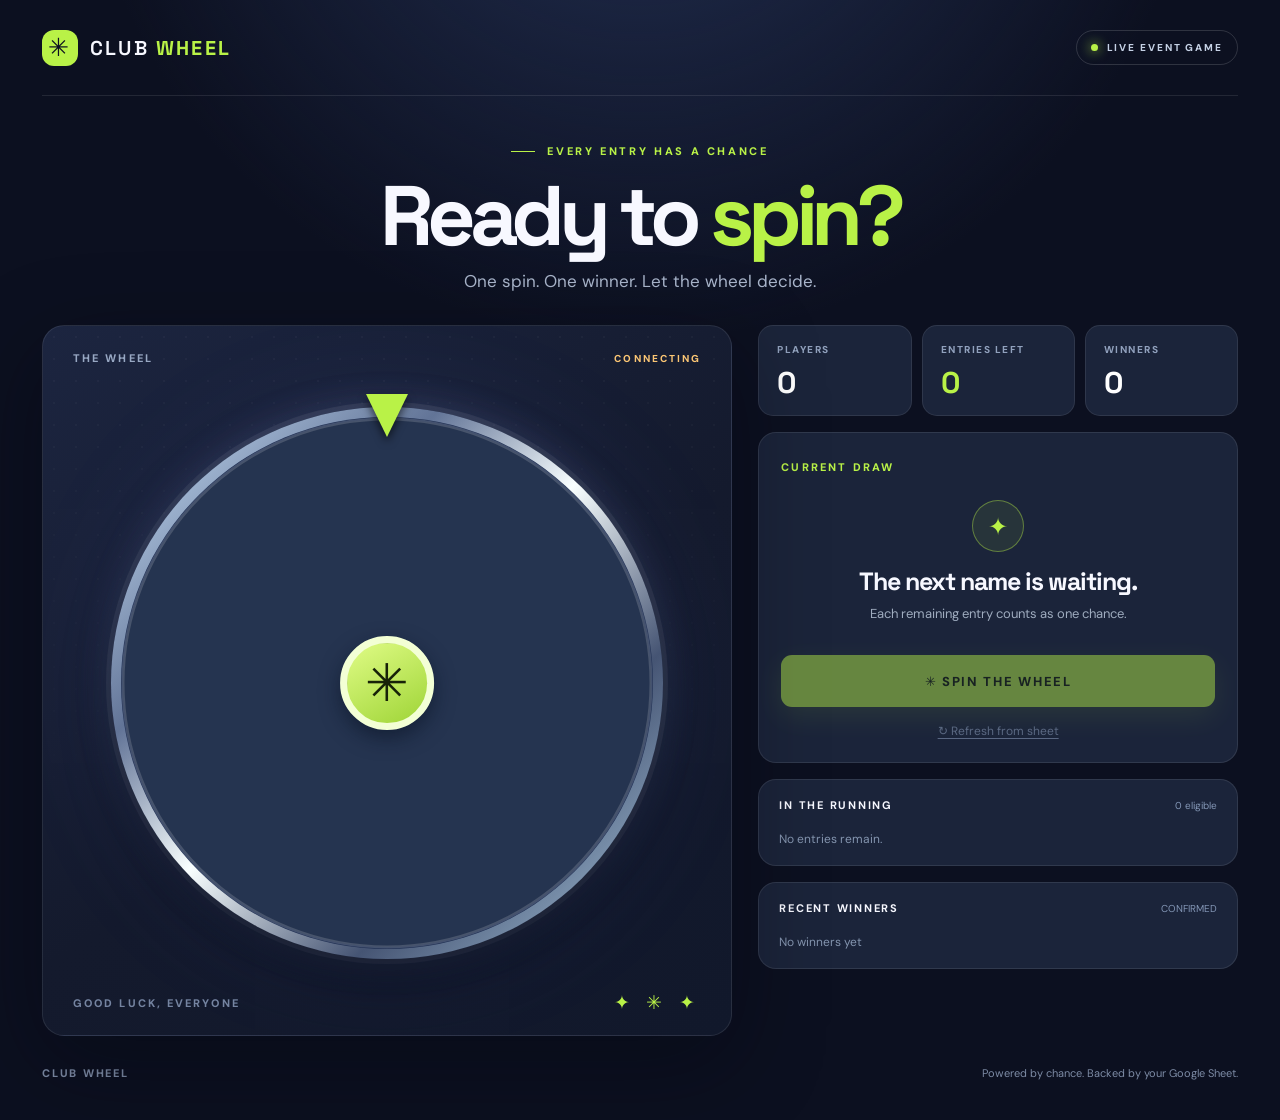
==== index.html @ bbc33fd5 "Refresh cached site assets for deployed bridge" ====
<!doctype html>
<html lang="en">
<head>
  <meta charset="utf-8">
  <meta name="viewport" content="width=device-width, initial-scale=1">
  <meta name="theme-color" content="#0c1020">
  <title>Club Wheel — Spin to Win</title>
  <link rel="stylesheet" href="./styles.css">
  <script src="./config.js?v=3"></script>
  <script type="module" src="./app.mjs?v=3"></script>
</head>
<body>
  <div class="page-shell">
    <header class="topbar">
      <div class="brand"><span class="brand-mark" aria-hidden="true">✳</span><span>CLUB <strong>WHEEL</strong></span></div>
      <span class="event-pill"><span class="live-dot"></span> LIVE EVENT GAME</span>
    </header>

    <main>
      <section class="hero" aria-labelledby="page-title">
        <div class="eyebrow"><span class="eyebrow-line"></span> EVERY ENTRY HAS A CHANCE</div>
        <h1 id="page-title">Ready to <em>spin?</em></h1>
        <p>One spin. One winner. Let the wheel decide.</p>
      </section>

      <div id="setupNotice" class="notice hidden" role="alert">
        <strong>Connect the game to Google Sheets</strong>
        <span>Add your deployed Apps Script URL to <code>config.js</code>, then reload this page.</span>
      </div>
      <div id="message" class="message hidden" role="status" aria-live="polite"></div>

      <div class="game-layout">
        <section class="wheel-panel" aria-label="Prize wheel">
          <div class="panel-topline"><span>THE WHEEL</span><span id="connectionStatus" class="connection-status">CONNECTING</span></div>
          <div class="wheel-stage">
            <div class="wheel-glow"></div>
            <div class="wheel-outer">
              <canvas id="wheelCanvas" width="720" height="720" aria-label="Weighted wheel of participants"></canvas>
              <div class="wheel-hub" aria-hidden="true"><span>✳</span></div>
            </div>
            <div class="wheel-pointer" aria-hidden="true"></div>
          </div>
          <div class="wheel-footer"><span>GOOD LUCK, EVERYONE</span><span class="sparkles" aria-hidden="true">✦ ✳ ✦</span></div>
        </section>

        <aside class="control-panel" aria-label="Game controls">
          <div class="stats-row">
            <div class="stat"><span class="stat-label">PLAYERS</span><strong id="playerCount">—</strong></div>
            <div class="stat"><span class="stat-label">ENTRIES LEFT</span><strong id="entryCount">—</strong></div>
            <div class="stat"><span class="stat-label">WINNERS</span><strong id="winnerCount">—</strong></div>
          </div>

          <div class="draw-card">
            <span class="card-kicker">CURRENT DRAW</span>
            <div id="drawIdle" class="draw-idle">
              <div class="idle-icon" aria-hidden="true">✦</div>
              <h2>The next name is waiting.</h2>
              <p>Each remaining entry counts as one chance.</p>
            </div>
            <div id="drawResult" class="draw-result hidden" aria-live="polite">
              <span class="result-label">THE WHEEL CHOSE</span>
              <h2 id="winnerName"></h2>
              <span id="winnerId" class="winner-id"></span>
              <p>Confirm to use one entry and add this person to Winners.</p>
            </div>
            <button id="spinButton" class="button button-primary" type="button" disabled><span aria-hidden="true">✳</span> SPIN THE WHEEL</button>
            <div id="decisionButtons" class="decision-buttons hidden">
              <button id="confirmButton" class="button button-confirm" type="button">CONFIRM WINNER</button>
              <button id="voidButton" class="button button-void" type="button">VOID DRAW</button>
            </div>
            <button id="refreshButton" class="refresh-button" type="button" disabled>↻ Refresh from sheet</button>
          </div>

          <div class="list-card">
            <div class="list-heading"><h2>IN THE RUNNING</h2><span id="eligibleCount">0 eligible</span></div>
            <div id="participantList" class="participant-list"><p class="empty-list">Loading participants…</p></div>
          </div>
          <div class="list-card winners-card">
            <div class="list-heading"><h2>RECENT WINNERS</h2><span>CONFIRMED</span></div>
            <ol id="winnersList" class="winners-list"><li class="empty-list">No winners yet</li></ol>
          </div>
        </aside>
      </div>
    </main>
    <footer class="site-footer"><span>CLUB WHEEL</span><span>Powered by chance. Backed by your Google Sheet.</span></footer>
  </div>

  <dialog id="voidDialog" class="void-dialog" aria-labelledby="voidTitle">
    <form id="voidForm" method="dialog">
      <span class="card-kicker">VOID DRAW</span>
      <h2 id="voidTitle">Discard this result?</h2>
      <p>The entry count will stay the same. Enter a reason to continue; it will not be saved.</p>
      <label for="voidReason">Reason</label>
      <textarea id="voidReason" minlength="3" maxlength="200" required placeholder="Why is this draw being voided?"></textarea>
      <div class="dialog-actions"><button id="cancelVoid" class="button button-void" type="button">KEEP RESULT</button><button class="button button-confirm" type="submit">VOID RESULT</button></div>
    </form>
  </dialog>
</body>
</html>
---- styles.css ----
@import url('https://fonts.googleapis.com/css2?family=DM+Sans:wght@400;500;600;700;800&family=Space+Grotesk:wght@400;500;600;700&display=swap');

:root{font-family:'DM Sans',sans-serif;color:#f7f8ff;background:#0c1020;font-synthesis:none}
*{box-sizing:border-box}
body{margin:0;min-width:320px;background:radial-gradient(circle at 50% -20%,#233053 0,transparent 38%),#0c1020}
button,textarea{font:inherit}
button{cursor:pointer}
button:disabled{cursor:not-allowed;opacity:.48}
.hidden{display:none!important}
.page-shell{max-width:1512px;margin:0 auto;padding:0 42px}
.topbar{height:96px;display:flex;align-items:center;justify-content:space-between;border-bottom:1px solid #ffffff18}
.brand{display:flex;align-items:center;gap:12px;font-family:'Space Grotesk',sans-serif;font-size:20px;letter-spacing:.11em;font-weight:600}
.brand strong{color:#b9f247;font-weight:700}
.brand-mark{width:36px;height:36px;border-radius:12px;background:#b9f247;color:#0c1020;display:grid;place-items:center;font-size:25px;line-height:1}
.event-pill{border:1px solid #ffffff25;border-radius:100px;padding:10px 14px;font-size:10px;font-weight:800;letter-spacing:.19em;color:#c5d1e5;display:flex;align-items:center;gap:9px}
.live-dot{width:7px;height:7px;border-radius:100%;background:#b9f247;box-shadow:0 0 12px #b9f247}
.hero{text-align:center;padding:48px 0 33px}
.eyebrow{display:flex;align-items:center;justify-content:center;gap:12px;color:#b9f247;font-weight:800;letter-spacing:.24em;font-size:11px}
.eyebrow-line{width:24px;height:1px;background:#b9f247}
.hero h1{font-family:'Space Grotesk',sans-serif;font-size:clamp(46px,6.6vw,88px);letter-spacing:-.075em;line-height:1;margin:16px 0 12px;font-weight:700}
.hero h1 em{font-style:normal;color:#b9f247}
.hero p{margin:0;color:#a9b5cb;font-size:17px}
.notice,.message{margin:0 0 20px;padding:15px 20px;border-radius:12px;display:flex;gap:10px;align-items:center;background:#262b40;border:1px solid #ffffff20;color:#e6edfa}
.notice{flex-wrap:wrap;border-color:#eabd5b70}.notice strong{color:#ffd787}.notice code{color:#b9f247}
.message.error{border-color:#f1707b77;color:#ffc4ca}.message.success{border-color:#b9f24777;color:#d6ffa0}
.game-layout{display:grid;grid-template-columns:minmax(0,1.18fr) minmax(360px,.82fr);gap:26px;align-items:start}
.wheel-panel,.control-panel{min-width:0}
.wheel-panel{position:relative;min-height:675px;border:1px solid #ffffff17;border-radius:22px;background:linear-gradient(145deg,#1c2540 0%,#141a2d 54%,#11182b 100%);box-shadow:0 26px 90px #02050d60;overflow:hidden;padding:25px 30px 20px}
.wheel-panel:before{content:'';position:absolute;inset:0;background-image:radial-gradient(#ffffff10 1px,transparent 1px);background-size:22px 22px;mask-image:linear-gradient(to bottom,#0008,transparent 80%);pointer-events:none}
.panel-topline,.wheel-footer{position:relative;z-index:1;display:flex;justify-content:space-between;align-items:center;font-size:11px;font-weight:800;letter-spacing:.19em;color:#98a8c3}
.connection-status{font-size:10px;color:#fbc674}.connection-status.online{color:#b9f247}
.wheel-stage{position:relative;display:grid;place-items:center;margin:30px auto 20px;width:min(100%,575px);aspect-ratio:1}
.wheel-glow{position:absolute;inset:8%;border-radius:50%;background:#778aff;filter:blur(70px);opacity:.2}
.wheel-outer{position:relative;width:96%;aspect-ratio:1;border-radius:50%;padding:10px;background:linear-gradient(135deg,#d1e9ff,#627497 30%,#f9ffff 49%,#455473 72%,#b1d0e6);box-shadow:0 18px 45px #030814a6,0 0 0 5px #ffffff13,0 0 35px #8da7e644}
#wheelCanvas{display:block;width:100%;height:100%;border-radius:50%;background:#223255}
.wheel-hub{position:absolute;top:50%;left:50%;transform:translate(-50%,-50%);width:17%;aspect-ratio:1;border-radius:50%;background:linear-gradient(150deg,#e0fc86,#9ed436);border:7px solid #f3ffd5;box-shadow:0 8px 20px #0710218a;display:grid;place-items:center;color:#172208;font-size:clamp(30px,5vw,52px)}
.wheel-pointer{position:absolute;z-index:3;top:-1px;left:50%;transform:translateX(-50%);width:0;height:0;border-left:21px solid transparent;border-right:21px solid transparent;border-top:43px solid #b9f247;filter:drop-shadow(0 5px 4px #0009)}
.wheel-footer{color:#7584a1}.sparkles{color:#b9f247;font-size:19px;letter-spacing:.33em}
.control-panel{display:flex;flex-direction:column;gap:16px}
.stats-row{display:grid;grid-template-columns:repeat(3,1fr);gap:10px}
.stat{background:#1b243a;border:1px solid #ffffff16;border-radius:15px;padding:17px 18px;min-height:91px;display:flex;flex-direction:column;justify-content:space-between}
.stat-label{font-size:10px;letter-spacing:.15em;font-weight:800;color:#91a1bd}
.stat strong{font-family:'Space Grotesk',sans-serif;font-size:30px;line-height:1;color:#fff}
.stat:nth-child(2) strong{color:#b9f247}
.draw-card,.list-card{background:#1b243a;border:1px solid #ffffff18;border-radius:18px;padding:22px}
.card-kicker{font-size:11px;letter-spacing:.2em;font-weight:800;color:#b9f247}
.draw-idle,.draw-result{text-align:center;padding:24px 6px 21px;min-height:179px}
.idle-icon{width:52px;height:52px;margin:0 auto 13px;display:grid;place-items:center;border-radius:50%;border:1px solid #b9f24766;color:#b9f247;font-size:24px;background:#b9f24714}
.draw-idle h2,.draw-result h2{font-family:'Space Grotesk',sans-serif;margin:0 0 7px;font-size:25px;letter-spacing:-.04em}
.draw-idle p,.draw-result p{margin:0;color:#9facbf;font-size:13px;line-height:1.5}
.draw-result{padding-top:22px}.result-label{display:block;color:#b9f247;font-size:10px;font-weight:800;letter-spacing:.2em;margin-bottom:7px}.draw-result h2{font-size:clamp(28px,3vw,42px);color:#fff;overflow-wrap:anywhere}.winner-id{display:block;color:#a9b5cb;font-size:11px;margin-bottom:10px}
.button{border:0;border-radius:11px;min-height:52px;font-size:12px;letter-spacing:.13em;font-weight:800;transition:transform .15s,filter .15s}.button:not(:disabled):hover{transform:translateY(-2px);filter:brightness(1.08)}
.button:focus-visible,.refresh-button:focus-visible{outline:3px solid #fff;outline-offset:3px}
.button-primary{width:100%;background:#b9f247;color:#15200a;box-shadow:0 9px 28px #b9f24730;font-size:13px}.button-primary span{font-size:18px;margin-right:8px;vertical-align:-2px}
.decision-buttons{display:grid;grid-template-columns:1.3fr .7fr;gap:9px}.button-confirm{background:#b9f247;color:#17220c}.button-void{background:#33405a;color:#f1f5ff;border:1px solid #ffffff27}
.refresh-button{display:block;margin:15px auto 0;border:0;background:transparent;color:#9eb1d0;text-decoration:underline;text-underline-offset:3px;font-size:12px}.refresh-button:not(:disabled):hover{color:#fff}
.list-card{padding:18px 20px}.list-heading{display:flex;justify-content:space-between;align-items:center;gap:10px;margin-bottom:14px}.list-heading h2{font-size:11px;letter-spacing:.16em;margin:0}.list-heading span{font-size:10px;color:#8396b5}
.participant-list{max-height:172px;overflow:auto;padding-right:3px}.participant-row{display:grid;grid-template-columns:14px minmax(0,1fr) auto;align-items:center;gap:10px;padding:7px 2px;border-top:1px solid #ffffff10;font-size:12px}.participant-swatch{width:10px;height:10px;border-radius:3px}.participant-name{overflow:hidden;text-overflow:ellipsis;white-space:nowrap;color:#dce7f7}.participant-entries{color:#aab9d2;font-weight:700}.empty-list{color:#8495af;font-size:12px;margin:5px 0 0;list-style:none}
.winners-list{display:flex;flex-direction:column;gap:0;margin:0;padding:0;list-style:none;max-height:150px;overflow:auto}.winners-list li:not(.empty-list){padding:8px 2px;border-top:1px solid #ffffff10;display:flex;justify-content:space-between;font-size:12px;color:#e5edfc}.winners-list .winner-rank{color:#b9f247;font-weight:800}
.site-footer{display:flex;justify-content:space-between;gap:15px;padding:30px 0 36px;color:#7d8ba5;font-size:11px}.site-footer span:first-child{letter-spacing:.16em;font-weight:800}
.void-dialog{width:min(94vw,470px);background:#202a42;color:#f4f7ff;border:1px solid #ffffff30;border-radius:18px;padding:26px;box-shadow:0 35px 90px #000b}.void-dialog::backdrop{background:#050816c9}.void-dialog h2{font-family:'Space Grotesk',sans-serif;font-size:28px;margin:10px 0 6px}.void-dialog p{font-size:13px;color:#afbcd2;line-height:1.5;margin:0 0 18px}.void-dialog label{display:block;font-size:12px;font-weight:700;margin-bottom:8px}.void-dialog textarea{display:block;width:100%;min-height:92px;resize:vertical;background:#141d30;color:#fff;border:1px solid #ffffff32;border-radius:9px;padding:11px;outline:none}.void-dialog textarea:focus{border-color:#b9f247}.dialog-actions{display:flex;justify-content:flex-end;gap:9px;margin-top:18px}.dialog-actions .button{padding:0 17px}
@media(max-width:1050px){.page-shell{padding:0 24px}.game-layout{grid-template-columns:1fr}.wheel-panel{min-height:unset}.wheel-stage{width:min(100%,590px)}.control-panel{display:grid;grid-template-columns:1fr 1fr}.stats-row,.draw-card{grid-column:1/-1}}
@media(max-width:620px){.page-shell{padding:0 15px}.topbar{height:72px}.brand{font-size:15px}.brand-mark{width:30px;height:30px;font-size:20px}.event-pill{font-size:8px;padding:8px}.hero{padding:36px 0 27px}.hero p{font-size:14px}.wheel-panel{padding:17px 16px 18px}.wheel-stage{margin:27px auto 21px}.wheel-pointer{border-left-width:16px;border-right-width:16px;border-top-width:34px}.control-panel{display:flex}.stat{padding:12px;min-height:77px}.stat strong{font-size:25px}.stat-label{font-size:8px}.site-footer{font-size:9px;flex-wrap:wrap}.notice,.message{font-size:12px}}
@media(prefers-reduced-motion:reduce){.button{transition:none}}
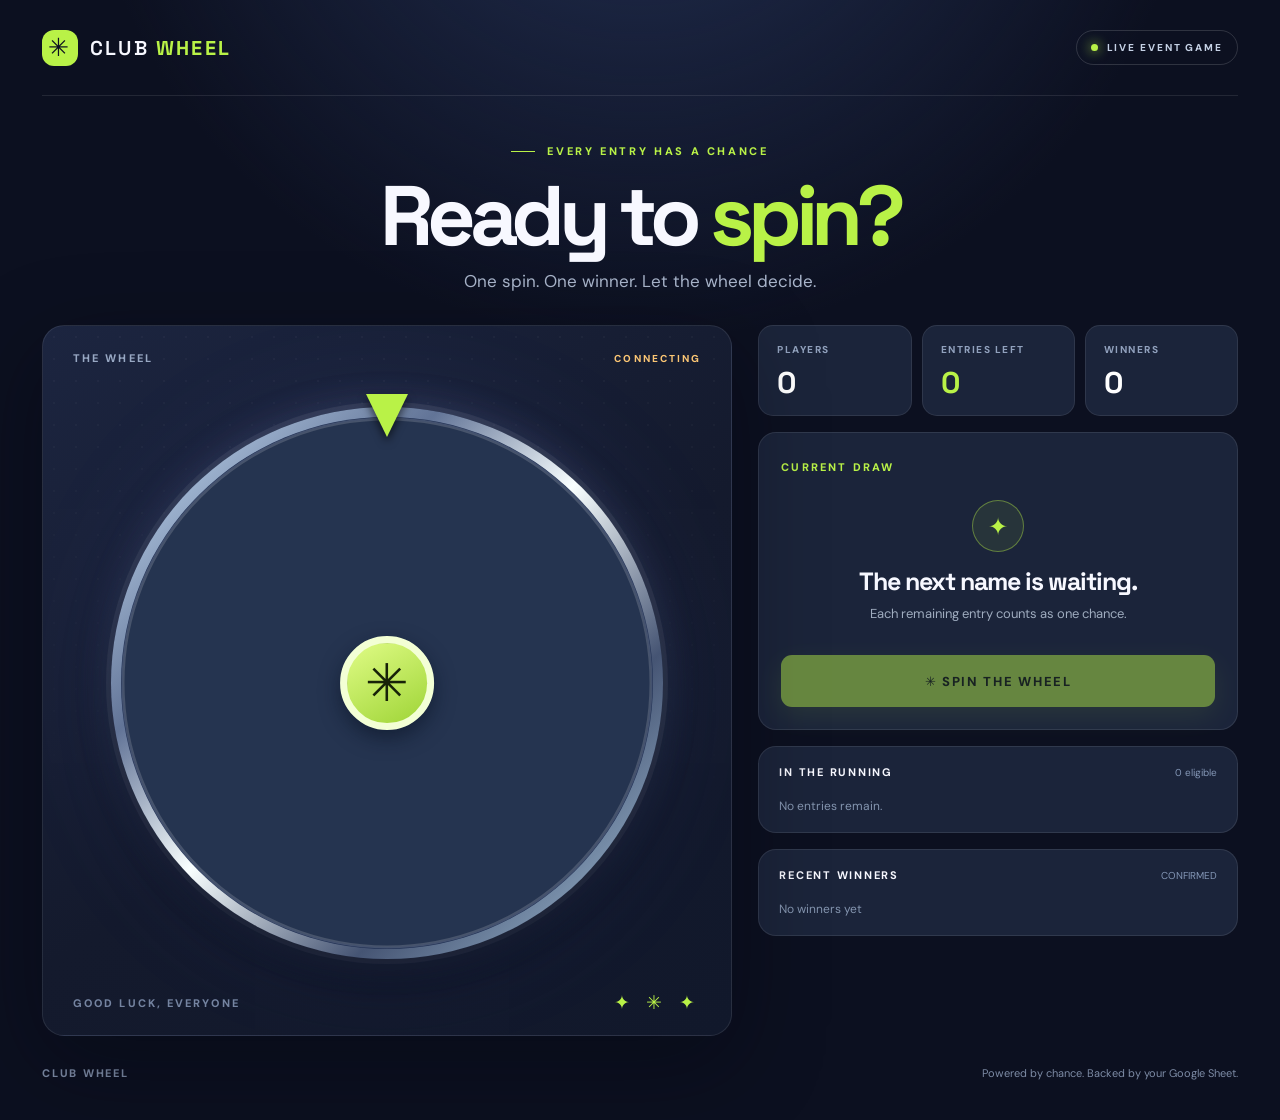
==== commit 847db2dd: "Update README and UI messages to clarify winner confirmation process and remove participant entries" ====
--- a/index.html
+++ b/index.html
@@ -7,7 +7,7 @@
   <title>Club Wheel — Spin to Win</title>
   <link rel="stylesheet" href="./styles.css">
   <script src="./config.js?v=3"></script>
-  <script type="module" src="./app.mjs?v=3"></script>
+  <script type="module" src="./app.mjs?v=4"></script>
 </head>
 <body>
   <div class="page-shell">
@@ -61,14 +61,13 @@
               <span class="result-label">THE WHEEL CHOSE</span>
               <h2 id="winnerName"></h2>
               <span id="winnerId" class="winner-id"></span>
-              <p>Confirm to use one entry and add this person to Winners.</p>
+              <p>Confirm to add this person to Winners and remove them from the wheel.</p>
             </div>
             <button id="spinButton" class="button button-primary" type="button" disabled><span aria-hidden="true">✳</span> SPIN THE WHEEL</button>
             <div id="decisionButtons" class="decision-buttons hidden">
               <button id="confirmButton" class="button button-confirm" type="button">CONFIRM WINNER</button>
               <button id="voidButton" class="button button-void" type="button">VOID DRAW</button>
             </div>
-            <button id="refreshButton" class="refresh-button" type="button" disabled>↻ Refresh from sheet</button>
           </div>
 
           <div class="list-card">
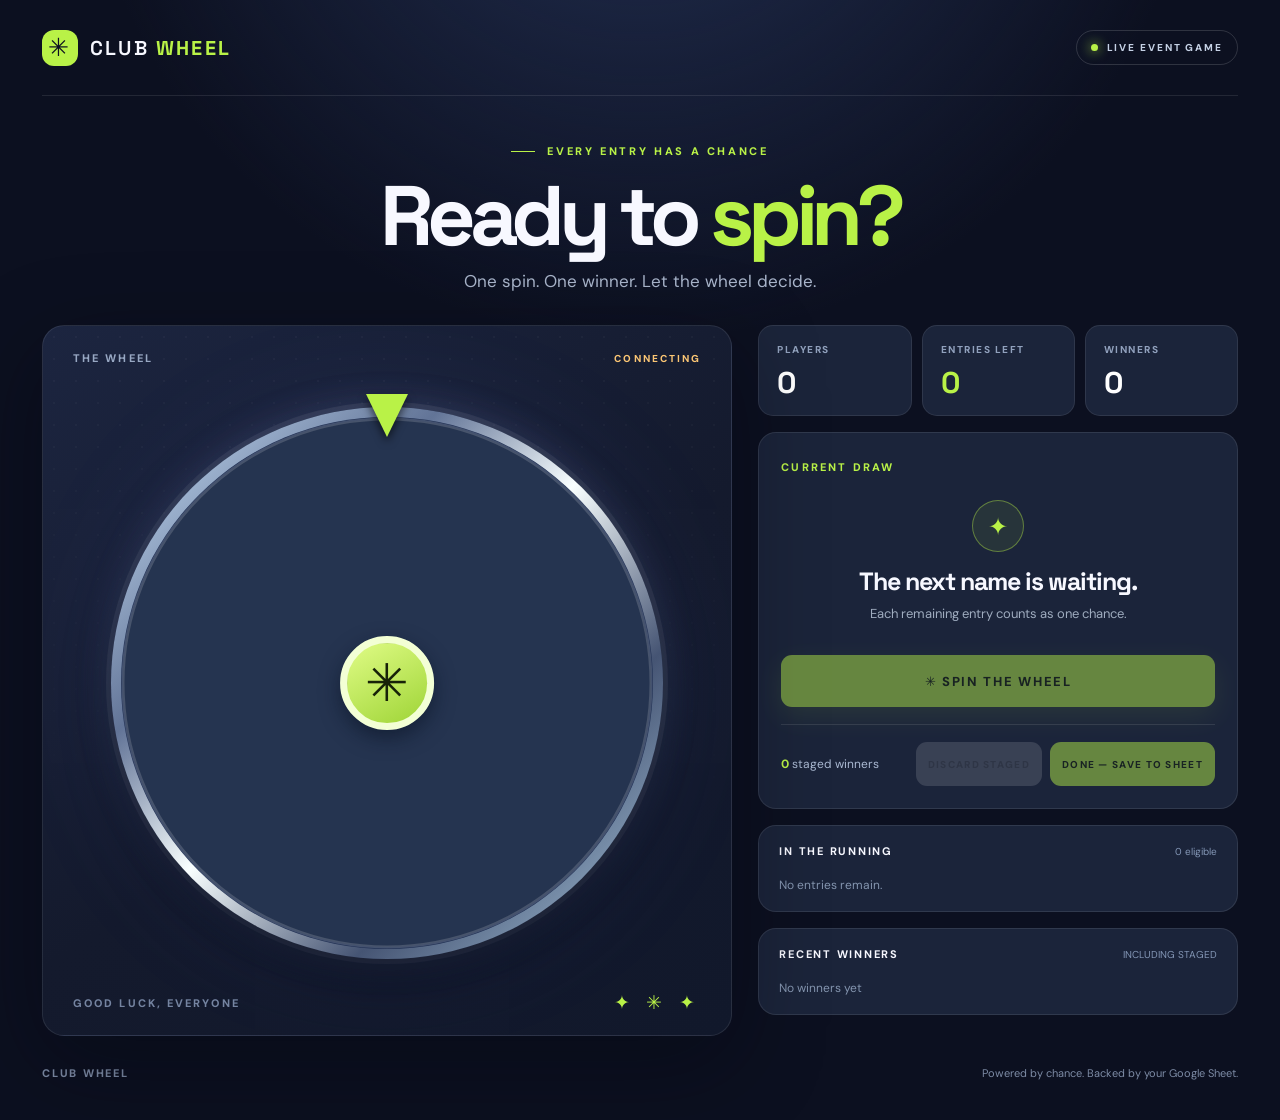
==== commit 5bcbf636: "feat: implement session management for winners and entries - Introduced session management to track " ====
--- a/index.html
+++ b/index.html
@@ -7,7 +7,7 @@
   <title>Club Wheel — Spin to Win</title>
   <link rel="stylesheet" href="./styles.css">
   <script src="./config.js?v=3"></script>
-  <script type="module" src="./app.mjs?v=4"></script>
+  <script type="module" src="./app.mjs?v=5"></script>
 </head>
 <body>
   <div class="page-shell">
@@ -61,13 +61,13 @@
               <span class="result-label">THE WHEEL CHOSE</span>
               <h2 id="winnerName"></h2>
               <span id="winnerId" class="winner-id"></span>
-              <p>Confirm to add this person to Winners and remove them from the wheel.</p>
+              <p>Confirm to add this winner to this browser. The sheet is updated when you press Done.</p>
             </div>
             <button id="spinButton" class="button button-primary" type="button" disabled><span aria-hidden="true">✳</span> SPIN THE WHEEL</button>
             <div id="decisionButtons" class="decision-buttons hidden">
-              <button id="confirmButton" class="button button-confirm" type="button">CONFIRM WINNER</button>
-              <button id="voidButton" class="button button-void" type="button">VOID DRAW</button>
+              <button id="confirmButton" class="button button-confirm" type="button">ADD WINNER</button>
             </div>
+            <div class="session-actions"><span><strong id="stagedCount">0</strong> staged winners</span><div class="session-action-buttons"><button id="discardButton" class="button button-void" type="button" disabled>DISCARD STAGED</button><button id="doneButton" class="button button-confirm" type="button" disabled>DONE — SAVE TO SHEET</button></div></div>
           </div>
 
           <div class="list-card">
@@ -75,7 +75,7 @@
             <div id="participantList" class="participant-list"><p class="empty-list">Loading participants…</p></div>
           </div>
           <div class="list-card winners-card">
-            <div class="list-heading"><h2>RECENT WINNERS</h2><span>CONFIRMED</span></div>
+            <div class="list-heading"><h2>RECENT WINNERS</h2><span>INCLUDING STAGED</span></div>
             <ol id="winnersList" class="winners-list"><li class="empty-list">No winners yet</li></ol>
           </div>
         </aside>
@@ -84,15 +84,5 @@
     <footer class="site-footer"><span>CLUB WHEEL</span><span>Powered by chance. Backed by your Google Sheet.</span></footer>
   </div>
 
-  <dialog id="voidDialog" class="void-dialog" aria-labelledby="voidTitle">
-    <form id="voidForm" method="dialog">
-      <span class="card-kicker">VOID DRAW</span>
-      <h2 id="voidTitle">Discard this result?</h2>
-      <p>The entry count will stay the same. Enter a reason to continue; it will not be saved.</p>
-      <label for="voidReason">Reason</label>
-      <textarea id="voidReason" minlength="3" maxlength="200" required placeholder="Why is this draw being voided?"></textarea>
-      <div class="dialog-actions"><button id="cancelVoid" class="button button-void" type="button">KEEP RESULT</button><button class="button button-confirm" type="submit">VOID RESULT</button></div>
-    </form>
-  </dialog>
 </body>
 </html>
--- a/styles.css
+++ b/styles.css
@@ -52,13 +52,13 @@
 .button{border:0;border-radius:11px;min-height:52px;font-size:12px;letter-spacing:.13em;font-weight:800;transition:transform .15s,filter .15s}.button:not(:disabled):hover{transform:translateY(-2px);filter:brightness(1.08)}
 .button:focus-visible,.refresh-button:focus-visible{outline:3px solid #fff;outline-offset:3px}
 .button-primary{width:100%;background:#b9f247;color:#15200a;box-shadow:0 9px 28px #b9f24730;font-size:13px}.button-primary span{font-size:18px;margin-right:8px;vertical-align:-2px}
-.decision-buttons{display:grid;grid-template-columns:1.3fr .7fr;gap:9px}.button-confirm{background:#b9f247;color:#17220c}.button-void{background:#33405a;color:#f1f5ff;border:1px solid #ffffff27}
+.decision-buttons{display:grid}.button-confirm{background:#b9f247;color:#17220c}
+.session-actions{display:flex;align-items:center;justify-content:space-between;gap:12px;border-top:1px solid #ffffff1a;margin-top:17px;padding-top:17px;color:#aab9d2;font-size:12px}.session-actions strong{color:#b9f247}.session-action-buttons{display:flex;gap:8px}.session-actions .button{padding:0 12px;min-height:44px;font-size:10px}
 .refresh-button{display:block;margin:15px auto 0;border:0;background:transparent;color:#9eb1d0;text-decoration:underline;text-underline-offset:3px;font-size:12px}.refresh-button:not(:disabled):hover{color:#fff}
 .list-card{padding:18px 20px}.list-heading{display:flex;justify-content:space-between;align-items:center;gap:10px;margin-bottom:14px}.list-heading h2{font-size:11px;letter-spacing:.16em;margin:0}.list-heading span{font-size:10px;color:#8396b5}
 .participant-list{max-height:172px;overflow:auto;padding-right:3px}.participant-row{display:grid;grid-template-columns:14px minmax(0,1fr) auto;align-items:center;gap:10px;padding:7px 2px;border-top:1px solid #ffffff10;font-size:12px}.participant-swatch{width:10px;height:10px;border-radius:3px}.participant-name{overflow:hidden;text-overflow:ellipsis;white-space:nowrap;color:#dce7f7}.participant-entries{color:#aab9d2;font-weight:700}.empty-list{color:#8495af;font-size:12px;margin:5px 0 0;list-style:none}
 .winners-list{display:flex;flex-direction:column;gap:0;margin:0;padding:0;list-style:none;max-height:150px;overflow:auto}.winners-list li:not(.empty-list){padding:8px 2px;border-top:1px solid #ffffff10;display:flex;justify-content:space-between;font-size:12px;color:#e5edfc}.winners-list .winner-rank{color:#b9f247;font-weight:800}
 .site-footer{display:flex;justify-content:space-between;gap:15px;padding:30px 0 36px;color:#7d8ba5;font-size:11px}.site-footer span:first-child{letter-spacing:.16em;font-weight:800}
-.void-dialog{width:min(94vw,470px);background:#202a42;color:#f4f7ff;border:1px solid #ffffff30;border-radius:18px;padding:26px;box-shadow:0 35px 90px #000b}.void-dialog::backdrop{background:#050816c9}.void-dialog h2{font-family:'Space Grotesk',sans-serif;font-size:28px;margin:10px 0 6px}.void-dialog p{font-size:13px;color:#afbcd2;line-height:1.5;margin:0 0 18px}.void-dialog label{display:block;font-size:12px;font-weight:700;margin-bottom:8px}.void-dialog textarea{display:block;width:100%;min-height:92px;resize:vertical;background:#141d30;color:#fff;border:1px solid #ffffff32;border-radius:9px;padding:11px;outline:none}.void-dialog textarea:focus{border-color:#b9f247}.dialog-actions{display:flex;justify-content:flex-end;gap:9px;margin-top:18px}.dialog-actions .button{padding:0 17px}
 @media(max-width:1050px){.page-shell{padding:0 24px}.game-layout{grid-template-columns:1fr}.wheel-panel{min-height:unset}.wheel-stage{width:min(100%,590px)}.control-panel{display:grid;grid-template-columns:1fr 1fr}.stats-row,.draw-card{grid-column:1/-1}}
-@media(max-width:620px){.page-shell{padding:0 15px}.topbar{height:72px}.brand{font-size:15px}.brand-mark{width:30px;height:30px;font-size:20px}.event-pill{font-size:8px;padding:8px}.hero{padding:36px 0 27px}.hero p{font-size:14px}.wheel-panel{padding:17px 16px 18px}.wheel-stage{margin:27px auto 21px}.wheel-pointer{border-left-width:16px;border-right-width:16px;border-top-width:34px}.control-panel{display:flex}.stat{padding:12px;min-height:77px}.stat strong{font-size:25px}.stat-label{font-size:8px}.site-footer{font-size:9px;flex-wrap:wrap}.notice,.message{font-size:12px}}
+@media(max-width:620px){.page-shell{padding:0 15px}.topbar{height:72px}.brand{font-size:15px}.brand-mark{width:30px;height:30px;font-size:20px}.event-pill{font-size:8px;padding:8px}.hero{padding:36px 0 27px}.hero p{font-size:14px}.wheel-panel{padding:17px 16px 18px}.wheel-stage{margin:27px auto 21px}.wheel-pointer{border-left-width:16px;border-right-width:16px;border-top-width:34px}.control-panel{display:flex}.stat{padding:12px;min-height:77px}.stat strong{font-size:25px}.stat-label{font-size:8px}.session-actions{flex-direction:column;align-items:stretch}.session-action-buttons{flex-direction:column}.notice,.message{font-size:12px}}
 @media(prefers-reduced-motion:reduce){.button{transition:none}}
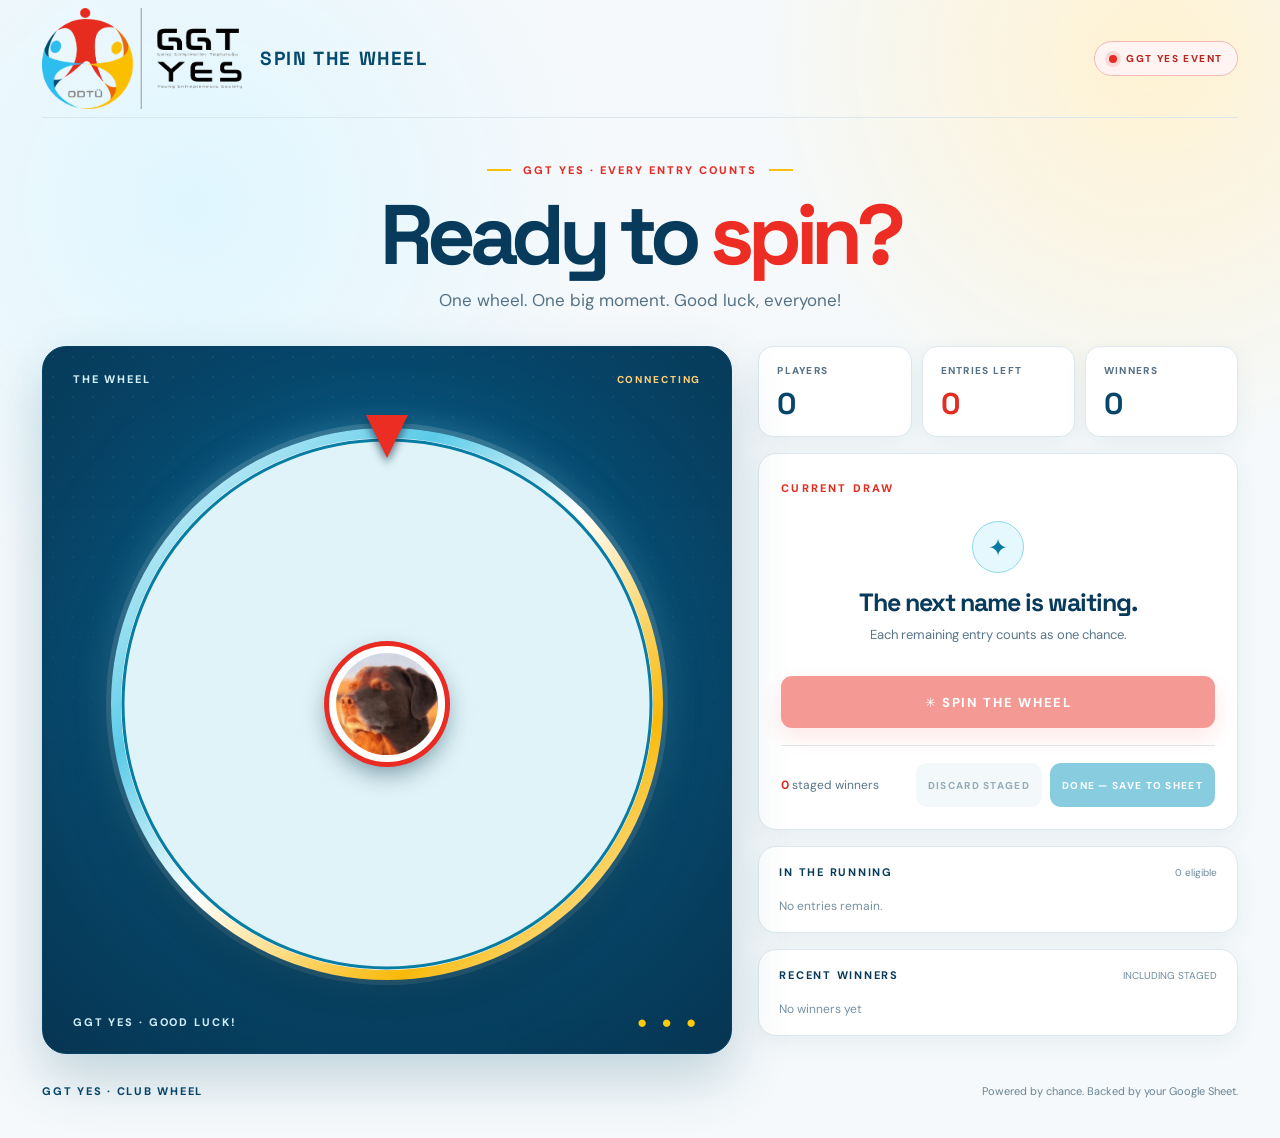
==== commit 89d6cf4d: "Brand wheel for GGT YES and add dog wheel hub" ====
--- a/index.html
+++ b/index.html
@@ -3,24 +3,24 @@
 <head>
   <meta charset="utf-8">
   <meta name="viewport" content="width=device-width, initial-scale=1">
-  <meta name="theme-color" content="#0c1020">
-  <title>Club Wheel — Spin to Win</title>
-  <link rel="stylesheet" href="./styles.css">
+  <meta name="theme-color" content="#ffffff">
+  <title>GGT YES — Spin the Wheel</title>
+  <link rel="stylesheet" href="./styles.css?v=2">
   <script src="./config.js?v=3"></script>
-  <script type="module" src="./app.mjs?v=5"></script>
+  <script type="module" src="./app.mjs?v=8"></script>
 </head>
 <body>
   <div class="page-shell">
     <header class="topbar">
-      <div class="brand"><span class="brand-mark" aria-hidden="true">✳</span><span>CLUB <strong>WHEEL</strong></span></div>
-      <span class="event-pill"><span class="live-dot"></span> LIVE EVENT GAME</span>
+      <div class="brand"><img src="./assets/ggt-yes-logo.png" alt="GGT YES — Genç Girişimciler Topluluğu" width="268" height="136"><span class="brand-title">SPIN THE WHEEL</span></div>
+      <span class="event-pill"><span class="live-dot"></span> GGT YES EVENT</span>
     </header>
 
     <main>
       <section class="hero" aria-labelledby="page-title">
-        <div class="eyebrow"><span class="eyebrow-line"></span> EVERY ENTRY HAS A CHANCE</div>
+        <div class="eyebrow"><span class="eyebrow-line"></span> GGT YES · EVERY ENTRY COUNTS <span class="eyebrow-line"></span></div>
         <h1 id="page-title">Ready to <em>spin?</em></h1>
-        <p>One spin. One winner. Let the wheel decide.</p>
+        <p>One wheel. One big moment. Good luck, everyone!</p>
       </section>
 
       <div id="setupNotice" class="notice hidden" role="alert">
@@ -36,11 +36,11 @@
             <div class="wheel-glow"></div>
             <div class="wheel-outer">
               <canvas id="wheelCanvas" width="720" height="720" aria-label="Weighted wheel of participants"></canvas>
-              <div class="wheel-hub" aria-hidden="true"><span>✳</span></div>
+              <div class="wheel-hub" aria-hidden="true"><img src="./assets/wheel-dog.png" alt=""></div>
             </div>
             <div class="wheel-pointer" aria-hidden="true"></div>
           </div>
-          <div class="wheel-footer"><span>GOOD LUCK, EVERYONE</span><span class="sparkles" aria-hidden="true">✦ ✳ ✦</span></div>
+          <div class="wheel-footer"><span>GGT YES · GOOD LUCK!</span><span class="sparkles" aria-hidden="true">● ● ●</span></div>
         </section>
 
         <aside class="control-panel" aria-label="Game controls">
@@ -60,7 +60,6 @@
             <div id="drawResult" class="draw-result hidden" aria-live="polite">
               <span class="result-label">THE WHEEL CHOSE</span>
               <h2 id="winnerName"></h2>
-              <span id="winnerId" class="winner-id"></span>
               <p>Confirm to add this winner to this browser. The sheet is updated when you press Done.</p>
             </div>
             <button id="spinButton" class="button button-primary" type="button" disabled><span aria-hidden="true">✳</span> SPIN THE WHEEL</button>
@@ -81,7 +80,7 @@
         </aside>
       </div>
     </main>
-    <footer class="site-footer"><span>CLUB WHEEL</span><span>Powered by chance. Backed by your Google Sheet.</span></footer>
+    <footer class="site-footer"><span>GGT YES · CLUB WHEEL</span><span>Powered by chance. Backed by your Google Sheet.</span></footer>
   </div>
 
 </body>
--- a/styles.css
+++ b/styles.css
@@ -1,64 +1,26 @@
-@import url('https://fonts.googleapis.com/css2?family=DM+Sans:wght@400;500;600;700;800&family=Space+Grotesk:wght@400;500;600;700&display=swap');
-
-:root{font-family:'DM Sans',sans-serif;color:#f7f8ff;background:#0c1020;font-synthesis:none}
+@import url('https://fonts.googleapis.com/css2?family=DM+Sans:wght@400;500;600;700;800&family=Space+Grotesk:wght@500;600;700&display=swap');
+:root{font-family:'DM Sans',sans-serif;color:#153047;background:#f5f9fb;font-synthesis:none}
 *{box-sizing:border-box}
-body{margin:0;min-width:320px;background:radial-gradient(circle at 50% -20%,#233053 0,transparent 38%),#0c1020}
-button,textarea{font:inherit}
-button{cursor:pointer}
-button:disabled{cursor:not-allowed;opacity:.48}
-.hidden{display:none!important}
+body{margin:0;min-width:320px;background:radial-gradient(circle at 15% 18%,#dff6ff 0,transparent 28%),radial-gradient(circle at 90% 5%,#fff2d2 0,transparent 25%),#f5f9fb}
+button,textarea{font:inherit}button{cursor:pointer}button:disabled{cursor:not-allowed;opacity:.48}.hidden{display:none!important}
 .page-shell{max-width:1512px;margin:0 auto;padding:0 42px}
-.topbar{height:96px;display:flex;align-items:center;justify-content:space-between;border-bottom:1px solid #ffffff18}
-.brand{display:flex;align-items:center;gap:12px;font-family:'Space Grotesk',sans-serif;font-size:20px;letter-spacing:.11em;font-weight:600}
-.brand strong{color:#b9f247;font-weight:700}
-.brand-mark{width:36px;height:36px;border-radius:12px;background:#b9f247;color:#0c1020;display:grid;place-items:center;font-size:25px;line-height:1}
-.event-pill{border:1px solid #ffffff25;border-radius:100px;padding:10px 14px;font-size:10px;font-weight:800;letter-spacing:.19em;color:#c5d1e5;display:flex;align-items:center;gap:9px}
-.live-dot{width:7px;height:7px;border-radius:100%;background:#b9f247;box-shadow:0 0 12px #b9f247}
-.hero{text-align:center;padding:48px 0 33px}
-.eyebrow{display:flex;align-items:center;justify-content:center;gap:12px;color:#b9f247;font-weight:800;letter-spacing:.24em;font-size:11px}
-.eyebrow-line{width:24px;height:1px;background:#b9f247}
-.hero h1{font-family:'Space Grotesk',sans-serif;font-size:clamp(46px,6.6vw,88px);letter-spacing:-.075em;line-height:1;margin:16px 0 12px;font-weight:700}
-.hero h1 em{font-style:normal;color:#b9f247}
-.hero p{margin:0;color:#a9b5cb;font-size:17px}
-.notice,.message{margin:0 0 20px;padding:15px 20px;border-radius:12px;display:flex;gap:10px;align-items:center;background:#262b40;border:1px solid #ffffff20;color:#e6edfa}
-.notice{flex-wrap:wrap;border-color:#eabd5b70}.notice strong{color:#ffd787}.notice code{color:#b9f247}
-.message.error{border-color:#f1707b77;color:#ffc4ca}.message.success{border-color:#b9f24777;color:#d6ffa0}
-.game-layout{display:grid;grid-template-columns:minmax(0,1.18fr) minmax(360px,.82fr);gap:26px;align-items:start}
-.wheel-panel,.control-panel{min-width:0}
-.wheel-panel{position:relative;min-height:675px;border:1px solid #ffffff17;border-radius:22px;background:linear-gradient(145deg,#1c2540 0%,#141a2d 54%,#11182b 100%);box-shadow:0 26px 90px #02050d60;overflow:hidden;padding:25px 30px 20px}
-.wheel-panel:before{content:'';position:absolute;inset:0;background-image:radial-gradient(#ffffff10 1px,transparent 1px);background-size:22px 22px;mask-image:linear-gradient(to bottom,#0008,transparent 80%);pointer-events:none}
-.panel-topline,.wheel-footer{position:relative;z-index:1;display:flex;justify-content:space-between;align-items:center;font-size:11px;font-weight:800;letter-spacing:.19em;color:#98a8c3}
-.connection-status{font-size:10px;color:#fbc674}.connection-status.online{color:#b9f247}
-.wheel-stage{position:relative;display:grid;place-items:center;margin:30px auto 20px;width:min(100%,575px);aspect-ratio:1}
-.wheel-glow{position:absolute;inset:8%;border-radius:50%;background:#778aff;filter:blur(70px);opacity:.2}
-.wheel-outer{position:relative;width:96%;aspect-ratio:1;border-radius:50%;padding:10px;background:linear-gradient(135deg,#d1e9ff,#627497 30%,#f9ffff 49%,#455473 72%,#b1d0e6);box-shadow:0 18px 45px #030814a6,0 0 0 5px #ffffff13,0 0 35px #8da7e644}
-#wheelCanvas{display:block;width:100%;height:100%;border-radius:50%;background:#223255}
-.wheel-hub{position:absolute;top:50%;left:50%;transform:translate(-50%,-50%);width:17%;aspect-ratio:1;border-radius:50%;background:linear-gradient(150deg,#e0fc86,#9ed436);border:7px solid #f3ffd5;box-shadow:0 8px 20px #0710218a;display:grid;place-items:center;color:#172208;font-size:clamp(30px,5vw,52px)}
-.wheel-pointer{position:absolute;z-index:3;top:-1px;left:50%;transform:translateX(-50%);width:0;height:0;border-left:21px solid transparent;border-right:21px solid transparent;border-top:43px solid #b9f247;filter:drop-shadow(0 5px 4px #0009)}
-.wheel-footer{color:#7584a1}.sparkles{color:#b9f247;font-size:19px;letter-spacing:.33em}
-.control-panel{display:flex;flex-direction:column;gap:16px}
-.stats-row{display:grid;grid-template-columns:repeat(3,1fr);gap:10px}
-.stat{background:#1b243a;border:1px solid #ffffff16;border-radius:15px;padding:17px 18px;min-height:91px;display:flex;flex-direction:column;justify-content:space-between}
-.stat-label{font-size:10px;letter-spacing:.15em;font-weight:800;color:#91a1bd}
-.stat strong{font-family:'Space Grotesk',sans-serif;font-size:30px;line-height:1;color:#fff}
-.stat:nth-child(2) strong{color:#b9f247}
-.draw-card,.list-card{background:#1b243a;border:1px solid #ffffff18;border-radius:18px;padding:22px}
-.card-kicker{font-size:11px;letter-spacing:.2em;font-weight:800;color:#b9f247}
-.draw-idle,.draw-result{text-align:center;padding:24px 6px 21px;min-height:179px}
-.idle-icon{width:52px;height:52px;margin:0 auto 13px;display:grid;place-items:center;border-radius:50%;border:1px solid #b9f24766;color:#b9f247;font-size:24px;background:#b9f24714}
-.draw-idle h2,.draw-result h2{font-family:'Space Grotesk',sans-serif;margin:0 0 7px;font-size:25px;letter-spacing:-.04em}
-.draw-idle p,.draw-result p{margin:0;color:#9facbf;font-size:13px;line-height:1.5}
-.draw-result{padding-top:22px}.result-label{display:block;color:#b9f247;font-size:10px;font-weight:800;letter-spacing:.2em;margin-bottom:7px}.draw-result h2{font-size:clamp(28px,3vw,42px);color:#fff;overflow-wrap:anywhere}.winner-id{display:block;color:#a9b5cb;font-size:11px;margin-bottom:10px}
-.button{border:0;border-radius:11px;min-height:52px;font-size:12px;letter-spacing:.13em;font-weight:800;transition:transform .15s,filter .15s}.button:not(:disabled):hover{transform:translateY(-2px);filter:brightness(1.08)}
-.button:focus-visible,.refresh-button:focus-visible{outline:3px solid #fff;outline-offset:3px}
-.button-primary{width:100%;background:#b9f247;color:#15200a;box-shadow:0 9px 28px #b9f24730;font-size:13px}.button-primary span{font-size:18px;margin-right:8px;vertical-align:-2px}
-.decision-buttons{display:grid}.button-confirm{background:#b9f247;color:#17220c}
-.session-actions{display:flex;align-items:center;justify-content:space-between;gap:12px;border-top:1px solid #ffffff1a;margin-top:17px;padding-top:17px;color:#aab9d2;font-size:12px}.session-actions strong{color:#b9f247}.session-action-buttons{display:flex;gap:8px}.session-actions .button{padding:0 12px;min-height:44px;font-size:10px}
-.refresh-button{display:block;margin:15px auto 0;border:0;background:transparent;color:#9eb1d0;text-decoration:underline;text-underline-offset:3px;font-size:12px}.refresh-button:not(:disabled):hover{color:#fff}
-.list-card{padding:18px 20px}.list-heading{display:flex;justify-content:space-between;align-items:center;gap:10px;margin-bottom:14px}.list-heading h2{font-size:11px;letter-spacing:.16em;margin:0}.list-heading span{font-size:10px;color:#8396b5}
-.participant-list{max-height:172px;overflow:auto;padding-right:3px}.participant-row{display:grid;grid-template-columns:14px minmax(0,1fr) auto;align-items:center;gap:10px;padding:7px 2px;border-top:1px solid #ffffff10;font-size:12px}.participant-swatch{width:10px;height:10px;border-radius:3px}.participant-name{overflow:hidden;text-overflow:ellipsis;white-space:nowrap;color:#dce7f7}.participant-entries{color:#aab9d2;font-weight:700}.empty-list{color:#8495af;font-size:12px;margin:5px 0 0;list-style:none}
-.winners-list{display:flex;flex-direction:column;gap:0;margin:0;padding:0;list-style:none;max-height:150px;overflow:auto}.winners-list li:not(.empty-list){padding:8px 2px;border-top:1px solid #ffffff10;display:flex;justify-content:space-between;font-size:12px;color:#e5edfc}.winners-list .winner-rank{color:#b9f247;font-weight:800}
-.site-footer{display:flex;justify-content:space-between;gap:15px;padding:30px 0 36px;color:#7d8ba5;font-size:11px}.site-footer span:first-child{letter-spacing:.16em;font-weight:800}
+.topbar{min-height:118px;display:flex;align-items:center;justify-content:space-between;gap:22px;border-bottom:1px solid #dce7ec}
+.brand{display:flex;align-items:center;gap:18px;min-width:0}.brand img{display:block;width:200px;height:102px;object-fit:contain;flex:none}.brand-title{font-family:'Space Grotesk',sans-serif;font-size:19px;font-weight:700;letter-spacing:.085em;color:#06496d;white-space:nowrap}
+.event-pill{border:1px solid #f5b9b6;background:#fff4f2;border-radius:100px;padding:10px 14px;font-size:10px;font-weight:800;letter-spacing:.16em;color:#b92620;display:flex;align-items:center;gap:9px;white-space:nowrap}.live-dot{width:8px;height:8px;border-radius:50%;background:#e92b22;box-shadow:0 0 0 4px #f8dad7}
+.hero{text-align:center;padding:45px 0 35px}.eyebrow{display:flex;align-items:center;justify-content:center;gap:12px;color:#e52b22;font-weight:800;letter-spacing:.18em;font-size:11px}.eyebrow-line{width:24px;height:2px;background:#ffbd05}
+.hero h1{font-family:'Space Grotesk',sans-serif;font-size:clamp(46px,6.6vw,88px);letter-spacing:-.075em;line-height:1;margin:16px 0 12px;font-weight:700;color:#073a5b}.hero h1 em{font-style:normal;color:#ed2d23}.hero p{margin:0;color:#557184;font-size:17px}
+.notice,.message{margin:0 0 20px;padding:15px 20px;border-radius:12px;display:flex;gap:10px;align-items:center;background:#fff;border:1px solid #d8e5ec;color:#17445e;box-shadow:0 4px 16px #0b46610a}.notice{flex-wrap:wrap;border-color:#f2c75b}.notice strong{color:#b16e00}.notice code{color:#b92620}.message.error{border-color:#e98e8b;color:#a71f1b}.message.success{border-color:#6cc9a1;color:#16744d}
+.game-layout{display:grid;grid-template-columns:minmax(0,1.18fr) minmax(360px,.82fr);gap:26px;align-items:start}.wheel-panel,.control-panel{min-width:0}
+.wheel-panel{position:relative;min-height:675px;border:1px solid #064164;border-radius:24px;background:radial-gradient(circle at 50% 42%,#126c93 0,#074b71 40%,#063552 100%);box-shadow:0 24px 55px #0b517039;overflow:hidden;padding:25px 30px 20px}.wheel-panel:before{content:'';position:absolute;inset:0;background-image:radial-gradient(#ffffff18 1px,transparent 1px);background-size:20px 20px;mask-image:linear-gradient(to bottom,#0009,transparent 82%);pointer-events:none}
+.panel-topline,.wheel-footer{position:relative;z-index:1;display:flex;justify-content:space-between;align-items:center;font-size:11px;font-weight:800;letter-spacing:.17em;color:#d2f0f9}.connection-status{font-size:10px;color:#ffcf76}.connection-status.online{color:#8cf3c1}
+.wheel-stage{position:relative;display:grid;place-items:center;margin:30px auto 20px;width:min(100%,575px);aspect-ratio:1}.wheel-glow{position:absolute;inset:7%;border-radius:50%;background:#26bbea;filter:blur(75px);opacity:.24}.wheel-outer{position:relative;width:96%;aspect-ratio:1;border-radius:50%;padding:10px;background:linear-gradient(135deg,#fff,#5bcbe8 30%,#fff 50%,#f9b908 76%,#fff);box-shadow:0 20px 45px #001b2d8c,0 0 0 5px #ffffff25,0 0 35px #63d2ed66}
+#wheelCanvas{display:block;width:100%;height:100%;border-radius:50%;background:#eaf7fa}.wheel-hub{position:absolute;top:50%;left:50%;transform:translate(-50%,-50%);width:21%;aspect-ratio:1;border-radius:50%;overflow:hidden;background:#fff;border:7px solid #fff;box-shadow:0 0 0 5px #e92b22,0 10px 24px #032d4680;display:grid;place-items:center}.wheel-hub img{display:block;width:100%;height:100%;object-fit:cover;object-position:center}
+.wheel-pointer{position:absolute;z-index:3;top:-1px;left:50%;transform:translateX(-50%);width:0;height:0;border-left:21px solid transparent;border-right:21px solid transparent;border-top:43px solid #ec2d23;filter:drop-shadow(0 5px 4px #0023399c)}.wheel-footer{color:#cfedf6}.sparkles{color:#ffca0a;font-size:17px;letter-spacing:.3em}
+.control-panel{display:flex;flex-direction:column;gap:16px}.stats-row{display:grid;grid-template-columns:repeat(3,1fr);gap:10px}.stat{background:#fff;border:1px solid #dce8ee;border-radius:15px;padding:17px 18px;min-height:91px;display:flex;flex-direction:column;justify-content:space-between;box-shadow:0 7px 25px #093d5510}.stat-label{font-size:10px;letter-spacing:.13em;font-weight:800;color:#577285}.stat strong{font-family:'Space Grotesk',sans-serif;font-size:30px;line-height:1;color:#07466a}.stat:nth-child(2) strong{color:#e32c22}
+.draw-card,.list-card{background:#fff;border:1px solid #dce8ee;border-radius:18px;padding:22px;box-shadow:0 7px 25px #093d5510}.card-kicker{font-size:11px;letter-spacing:.2em;font-weight:800;color:#e22d23}.draw-idle,.draw-result{text-align:center;padding:24px 6px 21px;min-height:179px}.idle-icon{width:52px;height:52px;margin:0 auto 13px;display:grid;place-items:center;border-radius:50%;border:1px solid #8ed9ed;color:#0879a2;font-size:24px;background:#e5f8fd}.draw-idle h2,.draw-result h2{font-family:'Space Grotesk',sans-serif;margin:0 0 7px;font-size:25px;letter-spacing:-.04em;color:#073a5b}.draw-idle p,.draw-result p{margin:0;color:#597588;font-size:13px;line-height:1.5}.draw-result{padding-top:22px}.result-label{display:block;color:#e22d23;font-size:10px;font-weight:800;letter-spacing:.2em;margin-bottom:7px}.draw-result h2{font-size:clamp(28px,3vw,42px);overflow-wrap:anywhere}
+.button{border:0;border-radius:11px;min-height:52px;font-size:12px;letter-spacing:.13em;font-weight:800;transition:transform .15s,filter .15s}.button:not(:disabled):hover{transform:translateY(-2px);filter:brightness(1.06)}.button:focus-visible,.refresh-button:focus-visible{outline:3px solid #087fa8;outline-offset:3px}.button-primary{width:100%;background:#eb2c22;color:#fff;box-shadow:0 9px 25px #eb2c223b;font-size:13px}.button-primary span{font-size:18px;margin-right:8px;vertical-align:-2px}.decision-buttons{display:grid}.button-confirm{background:#0697bd;color:#fff}.button-void{background:#e8f1f5;color:#23536e}
+.session-actions{display:flex;align-items:center;justify-content:space-between;gap:12px;border-top:1px solid #dce8ee;margin-top:17px;padding-top:17px;color:#597588;font-size:12px}.session-actions strong{color:#e22d23}.session-action-buttons{display:flex;gap:8px}.session-actions .button{padding:0 12px;min-height:44px;font-size:10px}.refresh-button{display:block;margin:15px auto 0;border:0;background:transparent;color:#136386;text-decoration:underline;text-underline-offset:3px;font-size:12px}.refresh-button:not(:disabled):hover{color:#e22d23}
+.list-card{padding:18px 20px}.list-heading{display:flex;justify-content:space-between;align-items:center;gap:10px;margin-bottom:14px}.list-heading h2{font-size:11px;letter-spacing:.16em;margin:0;color:#073a5b}.list-heading span{font-size:10px;color:#6e8b9d}.participant-list{max-height:172px;overflow:auto;padding-right:3px}.participant-row{display:grid;grid-template-columns:14px minmax(0,1fr) auto;align-items:center;gap:10px;padding:7px 2px;border-top:1px solid #e6eef2;font-size:12px}.participant-swatch{width:10px;height:10px;border-radius:3px}.participant-name{overflow:hidden;text-overflow:ellipsis;white-space:nowrap;color:#173f57}.participant-entries{color:#5b788b;font-weight:700}.empty-list{color:#7690a0;font-size:12px;margin:5px 0 0;list-style:none}.winners-list{display:flex;flex-direction:column;gap:0;margin:0;padding:0;list-style:none;max-height:150px;overflow:auto}.winners-list li:not(.empty-list){padding:8px 2px;border-top:1px solid #e6eef2;display:flex;justify-content:space-between;font-size:12px;color:#17445d}.winners-list .winner-rank{color:#e22d23;font-weight:800}.site-footer{display:flex;justify-content:space-between;gap:15px;padding:30px 0 36px;color:#688495;font-size:11px}.site-footer span:first-child{letter-spacing:.16em;font-weight:800;color:#07466a}
 @media(max-width:1050px){.page-shell{padding:0 24px}.game-layout{grid-template-columns:1fr}.wheel-panel{min-height:unset}.wheel-stage{width:min(100%,590px)}.control-panel{display:grid;grid-template-columns:1fr 1fr}.stats-row,.draw-card{grid-column:1/-1}}
-@media(max-width:620px){.page-shell{padding:0 15px}.topbar{height:72px}.brand{font-size:15px}.brand-mark{width:30px;height:30px;font-size:20px}.event-pill{font-size:8px;padding:8px}.hero{padding:36px 0 27px}.hero p{font-size:14px}.wheel-panel{padding:17px 16px 18px}.wheel-stage{margin:27px auto 21px}.wheel-pointer{border-left-width:16px;border-right-width:16px;border-top-width:34px}.control-panel{display:flex}.stat{padding:12px;min-height:77px}.stat strong{font-size:25px}.stat-label{font-size:8px}.session-actions{flex-direction:column;align-items:stretch}.session-action-buttons{flex-direction:column}.notice,.message{font-size:12px}}
+@media(max-width:620px){.page-shell{padding:0 15px}.topbar{min-height:86px;gap:8px}.brand{gap:8px}.brand img{width:112px;height:75px}.brand-title{font-size:11px;letter-spacing:.03em}.event-pill{font-size:8px;padding:8px}.hero{padding:33px 0 27px}.hero p{font-size:14px}.eyebrow{font-size:9px;letter-spacing:.12em}.wheel-panel{padding:17px 16px 18px}.wheel-stage{margin:27px auto 21px}.wheel-pointer{border-left-width:16px;border-right-width:16px;border-top-width:34px}.wheel-hub{border-width:4px}.control-panel{display:flex}.stat{padding:12px;min-height:77px}.stat strong{font-size:25px}.stat-label{font-size:8px}.session-actions{flex-direction:column;align-items:stretch}.session-action-buttons{flex-direction:column}.notice,.message{font-size:12px}}
 @media(prefers-reduced-motion:reduce){.button{transition:none}}
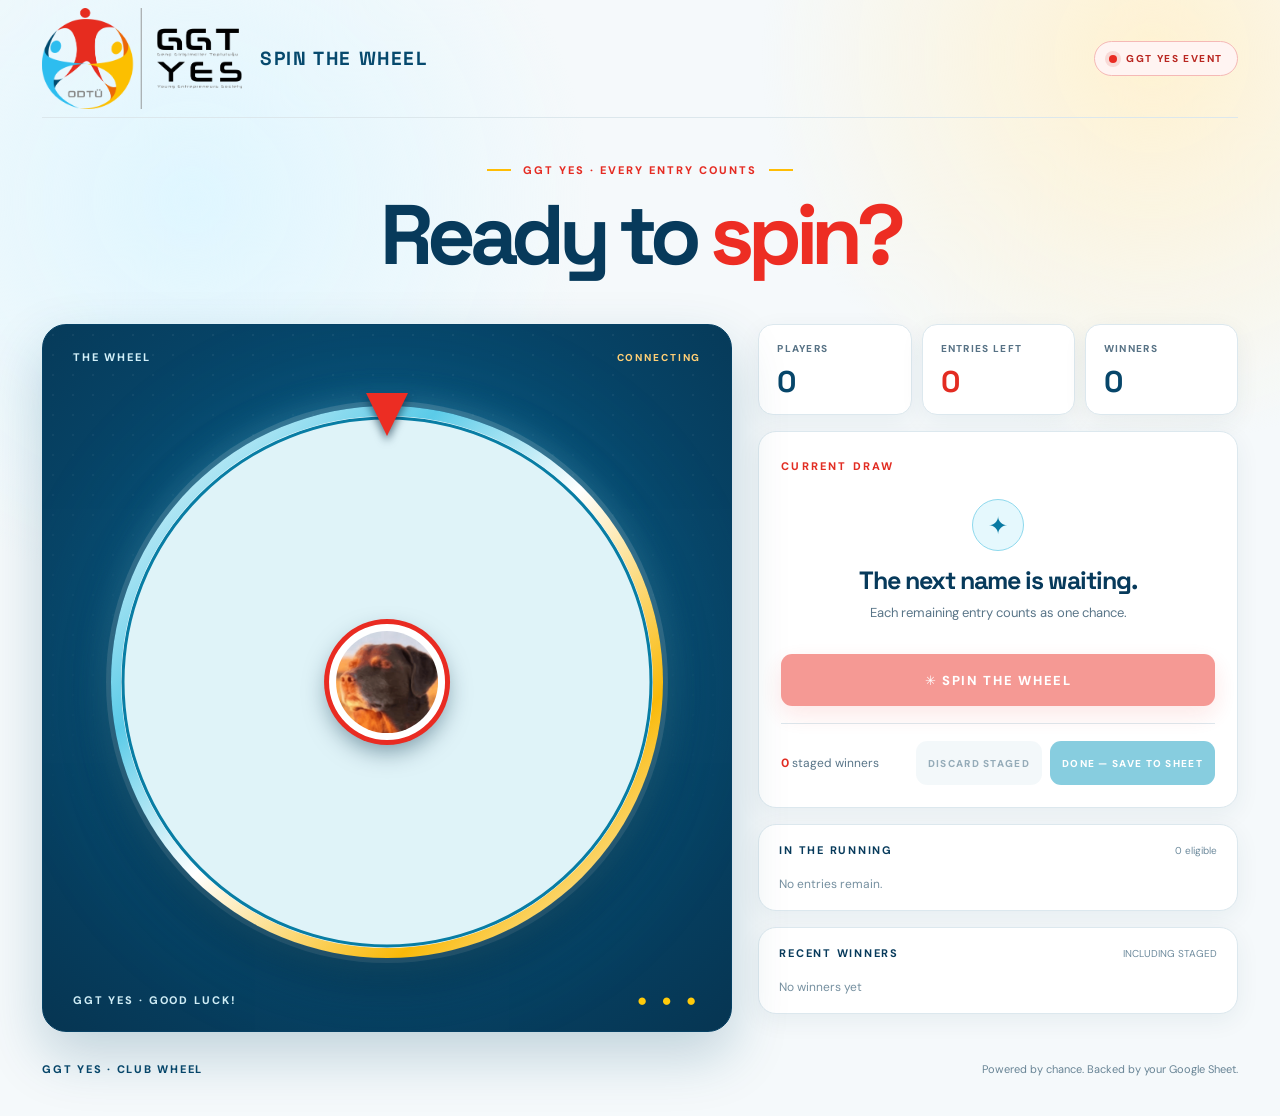
==== commit 83d2869b: "Remove unnecessary text from hero section and draw result" ====
--- a/index.html
+++ b/index.html
@@ -20,7 +20,6 @@
       <section class="hero" aria-labelledby="page-title">
         <div class="eyebrow"><span class="eyebrow-line"></span> GGT YES · EVERY ENTRY COUNTS <span class="eyebrow-line"></span></div>
         <h1 id="page-title">Ready to <em>spin?</em></h1>
-        <p>One wheel. One big moment. Good luck, everyone!</p>
       </section>
 
       <div id="setupNotice" class="notice hidden" role="alert">
@@ -60,7 +59,6 @@
             <div id="drawResult" class="draw-result hidden" aria-live="polite">
               <span class="result-label">THE WHEEL CHOSE</span>
               <h2 id="winnerName"></h2>
-              <p>Confirm to add this winner to this browser. The sheet is updated when you press Done.</p>
             </div>
             <button id="spinButton" class="button button-primary" type="button" disabled><span aria-hidden="true">✳</span> SPIN THE WHEEL</button>
             <div id="decisionButtons" class="decision-buttons hidden">
